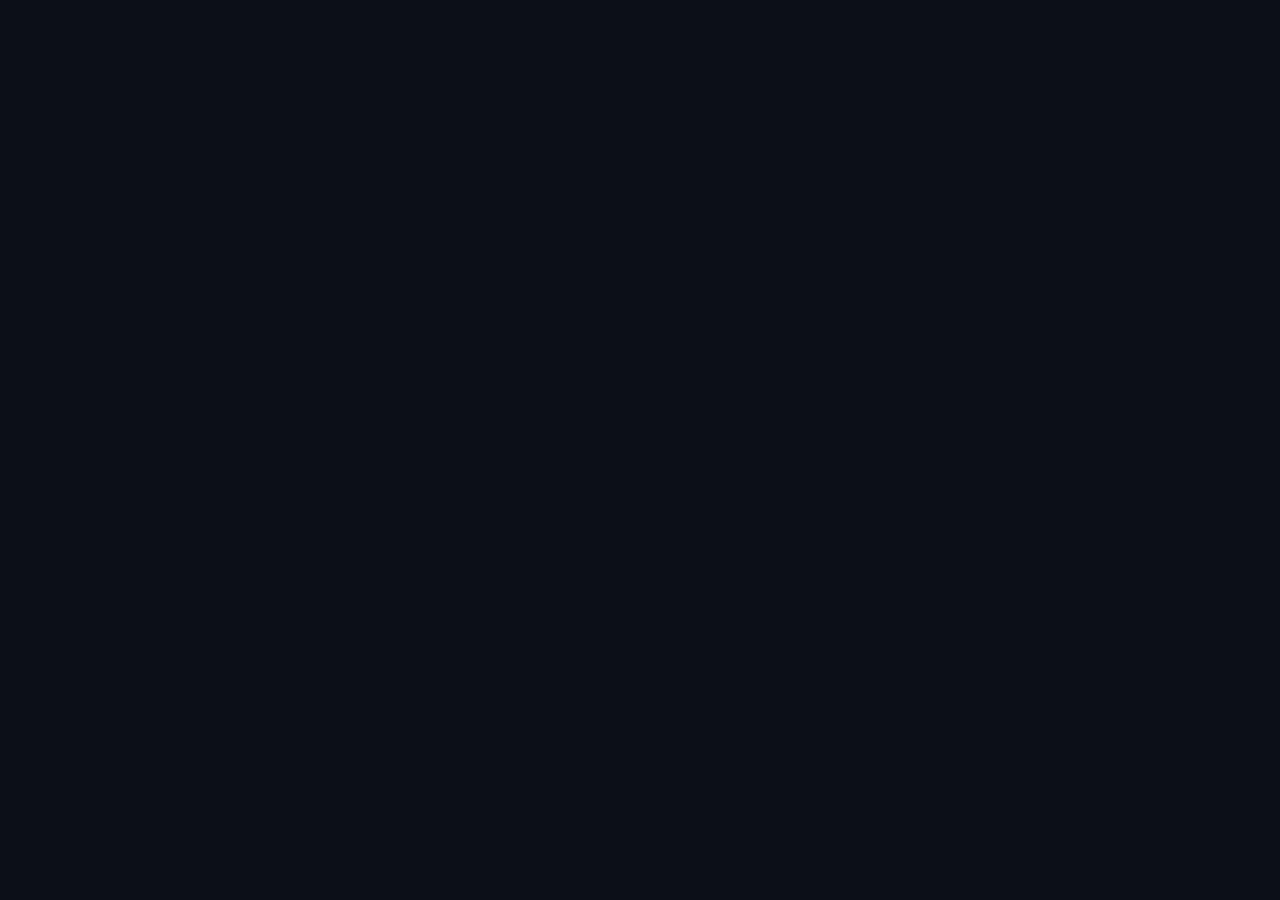
==== skills.html @ ac8b1ce4 "Add skills and projects pages, fix layout" ====
<!DOCTYPE html>
<html lang="en">
<head>
    <meta charset="UTF-8">
    <title>Skills - DevOps Project</title>
    <link rel="stylesheet" href="style.css">
    <style>
        body { margin: 0; padding: 0; }
        .container { margin-top: 30px; }
        .top-nav {
            display: flex;
            justify-content: center;
            align-items: center;
            gap: 10px;
            background: #0f172a;
            padding: 15px 0;
            border-bottom: 1px solid #334155;
            margin-bottom: 25px;
            width: 100%;
        }
        .top-nav a {
            display: flex;
            align-items: center;
            gap: 6px;
            color: #cbd5e1;
            text-decoration: none;
            padding: 8px 16px;
            border-radius: 8px;
            font-weight: 500;
            transition: background 0.2s, color 0.2s;
        }
        .top-nav a:hover {
            background: #1e293b;
            color: #3b82f6;
        }
        .skill-box {
            width: 80%;
            max-width: 500px;
            margin: 15px auto;
            text-align: left;
        }
        .skill-name {
            display: flex;
            justify-content: space-between;
            margin-bottom: 5px;
            font-weight: bold;
        }
        .bar-bg {
            background: #333;
            border-radius: 10px;
            height: 20px;
            overflow: hidden;
        }
        .bar-fill {
            height: 100%;
            width: 0%;
            border-radius: 10px;
            background: linear-gradient(90deg, #3b82f6, #06b6d4);
            transition: width 1.2s ease-in-out;
        }
        .add-form {
            max-width: 500px;
            margin: 30px auto;
            padding: 20px;
            background: #1e293b;
            border-radius: 12px;
        }
        .add-form input {
            width: 90%;
            padding: 8px;
            margin: 8px 0;
            border-radius: 6px;
            border: 1px solid #334155;
            background: #0f172a;
            color: white;
        }
        .add-form button {
            padding: 10px 20px;
            background: #3b82f6;
            color: white;
            border: none;
            border-radius: 6px;
            cursor: pointer;
            margin-top: 10px;
        }
        .add-form button:hover { background: #2563eb; }
        .delete-btn
---- style.css ----
body {
    font-family: Arial, sans-serif;
    text-align: center;
    background: #f4f4f4;
    margin: 0;
    padding: 0;
}

.container {
    margin-top: 150px;
    background: white;
    padding: 40px;
    max-width: 600px;
    margin-left: auto;
    margin-right: auto;
    border-radius: 15px;
}

h1 {
    margin-bottom: 20px;
}

button {
    padding: 12px 25px;
    border: none;
    border-radius: 8px;
    cursor: pointer;
    font-size: 16px;
}
* {
    box-sizing: border-box;
    margin: 0;
    padding: 0;
}

body {
    font-family: 'Segoe UI', -apple-system, BlinkMacSystemFont, Roboto, sans-serif;
    background-color: #0d1117;
    color: #c9d1d9;
    display: flex;
    justify-content: center;
    align-items: center;
    min-height: 100vh;
    padding: 20px;
}

.container {
    background-color: #161b22;
    border: 1px solid #30363d;
    border-radius: 12px;
    padding: 30px;
    max-width: 750px;
    width: 100%;
    box-shadow: 0 12px 40px rgba(0, 0, 0, 0.6);
}

header {
    text-align: center;
    margin-bottom: 25px;
}

.badge {
    background-color: rgba(56, 139, 253, 0.15);
    color: #58a6ff;
    padding: 4px 12px;
    border-radius: 20px;
    font-size: 12px;
    font-weight: 600;
    border: 1px solid rgba(56, 139, 253, 0.4);
}

h1 {
    color: #f0f6fc;
    font-size: 26px;
    margin-top: 10px;
}

.subtitle {
    color: #8b949e;
    font-size: 14px;
    margin-top: 5px;
}

/* Pipeline visualizer */
.pipeline-flow {
    display: flex;
    justify-content: space-between;
    align-items: center;
    background: #0d1117;
    padding: 15px 20px;
    border-radius: 8px;
    border: 1px dashed #30363d;
    margin-bottom: 25px;
}

.step {
    font-size: 12px;
    font-weight: 600;
    color: #8b949e;
}

.step span {
    background: #21262d;
    color: #c9d1d9;
    padding: 2px 7px;
    border-radius: 50%;
    margin-right: 4px;
}

.step.active {
    color: #3fb950;
}

.step.active span {
    background: #238636;
    color: white;
}

.arrow {
    color: #484f58;
}

/* Grid cards */
.grid {
    display: grid;
    grid-template-columns: repeat(auto-fit, minmax(280px, 1fr));
    gap: 15px;
    margin-bottom: 25px;
}

.card {
    background-color: #21262d;
    padding: 16px;
    border-radius: 8px;
    border: 1px solid #30363d;
}

.card-title {
    font-size: 11px;
    text-transform: uppercase;
    color: #8b949e;
    letter-spacing: 0.5px;
}

.card-value {
    font-size: 15px;
    font-weight: 600;
    color: #f0f6fc;
    margin: 6px 0;
}

.card-status {
    font-size: 12px;
    font-weight: bold;
}

.status-green { color: #3fb950; }
.status-blue { color: #58a6ff; }

/* Control panel */
.interactive-panel {
    background-color: #0d1117;
    padding: 20px;
    border-radius: 8px;
    border: 1px solid #30363d;
    text-align: center;
}

.interactive-panel h3 {
    font-size: 16px;
    color: #f0f6fc;
    margin-bottom: 6px;
}

#lastDeployedText {
    font-size: 12px;
    color: #8b949e;
    margin-bottom: 15px;
}

button {
    background-color: #238636;
    color: white;
    border: none;
    padding: 10px 20px;
    font-size: 14px;
    font-weight: 600;
    border-radius: 6px;
    cursor: pointer;
    transition: background 0.2s;
}

button:hover {
    background-color: #2ea043;
}

.result-box {
    margin-top: 12px;
    font-size: 13px;
    color: #8b949e;
    font-family: monospace;
}
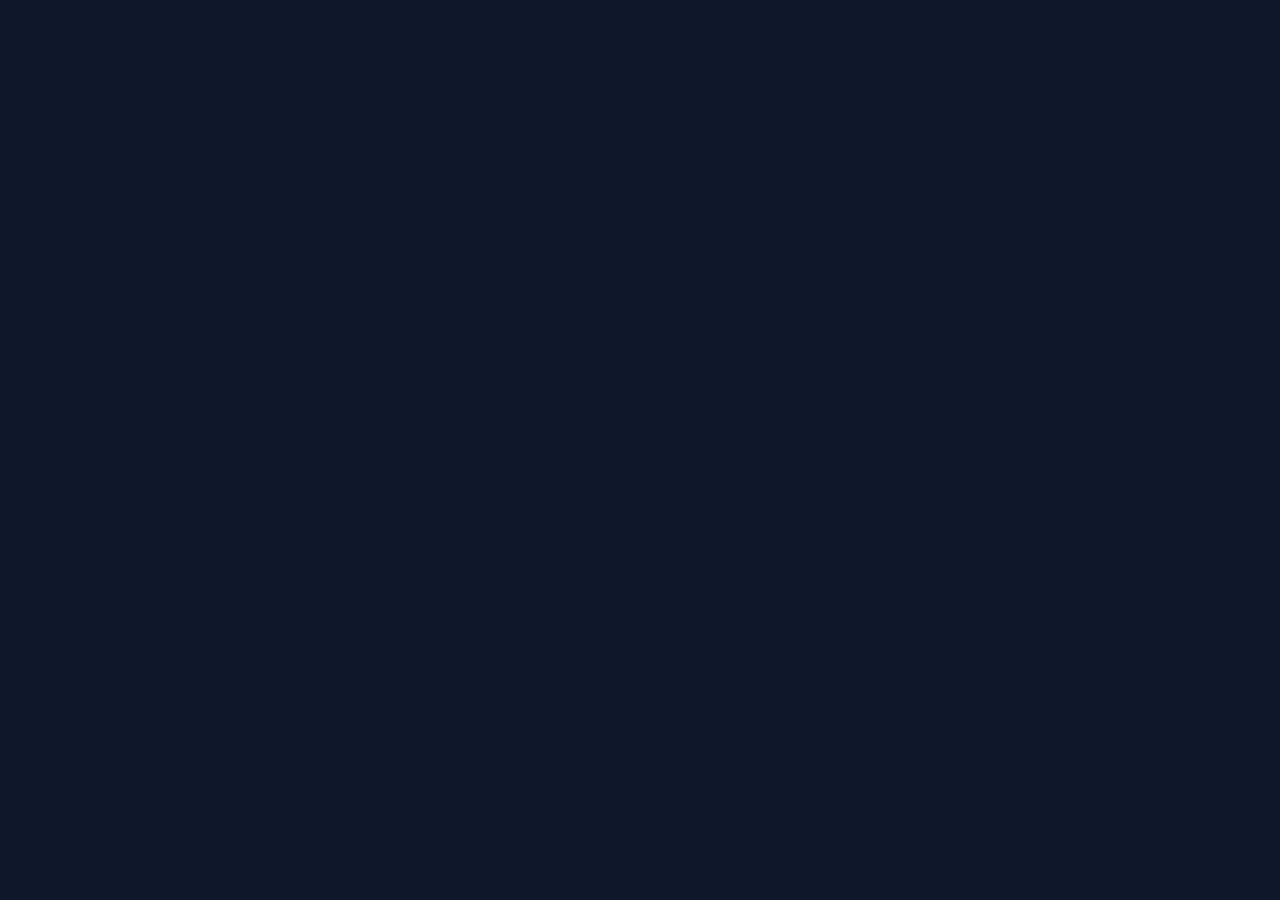
==== commit 2113ab07: "Fix skills page text visibility" ====
--- a/skills.html
+++ b/skills.html
@@ -5,6 +5,13 @@
     <title>Skills - DevOps Project</title>
     <link rel="stylesheet" href="style.css">
     <style>
+        body {
+    color: white;
+    background: #0f172a;
+}
+.container {
+    text-align: center;
+}
         body { margin: 0; padding: 0; }
         .container { margin-top: 30px; }
         .top-nav {
@@ -84,4 +91,11 @@
             margin-top: 10px;
         }
         .add-form button:hover { background: #2563eb; }
-        .delete-btn+        .delete-btn {
+    background: none;
+    border: none;
+    color: #ef4444;
+    cursor: pointer;
+    font-size: 12px;
+    margin-left: 10px;
+}
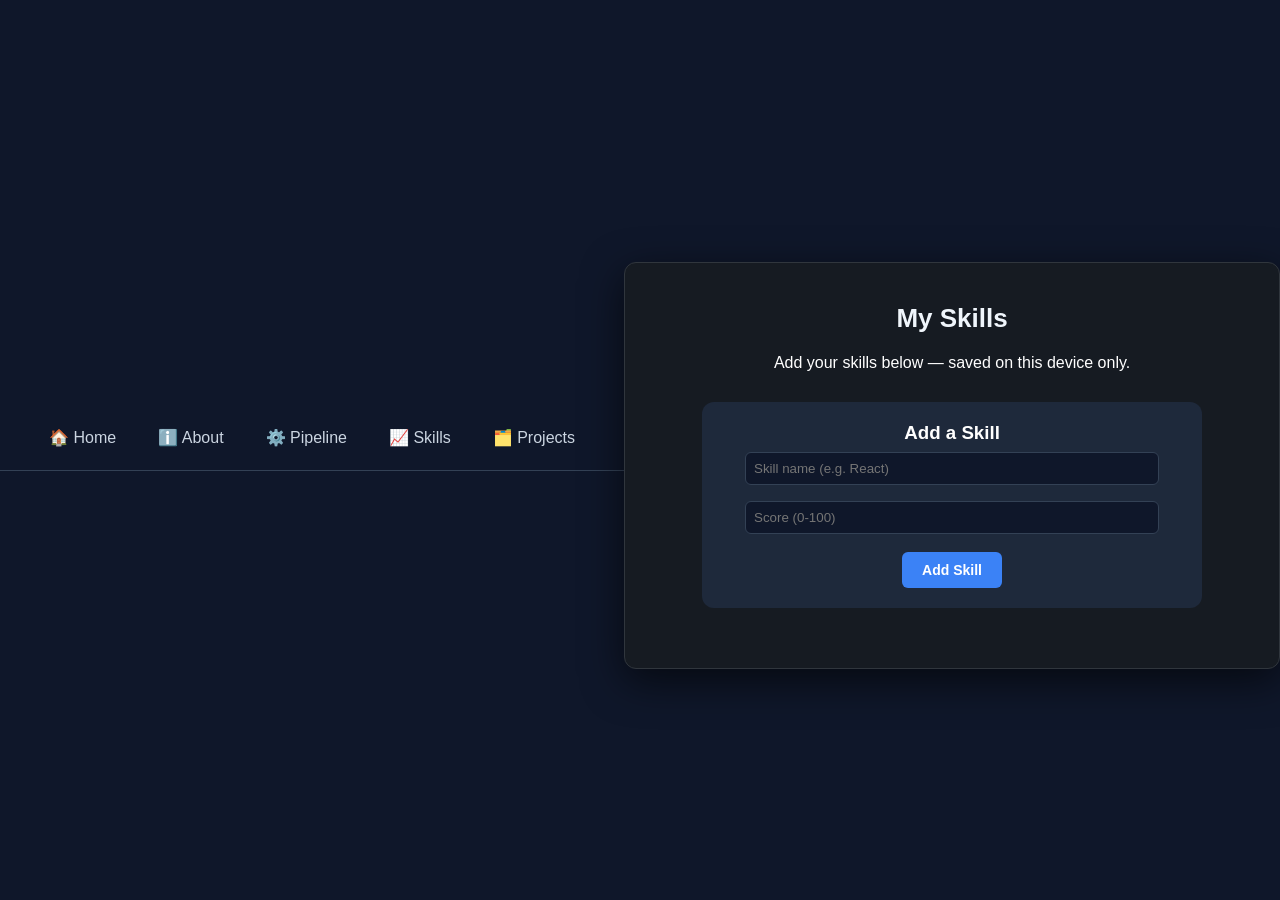
==== commit 839a41b9: "Fix incomplete skills.html file" ====
--- a/skills.html
+++ b/skills.html
@@ -6,14 +6,15 @@
     <link rel="stylesheet" href="style.css">
     <style>
         body {
-    color: white;
-    background: #0f172a;
-}
-.container {
-    text-align: center;
-}
-        body { margin: 0; padding: 0; }
-        .container { margin-top: 30px; }
+            margin: 0;
+            padding: 0;
+            color: white;
+            background: #0f172a;
+        }
+        .container {
+            text-align: center;
+            margin-top: 30px;
+        }
         .top-nav {
             display: flex;
             justify-content: center;
@@ -92,10 +93,88 @@
         }
         .add-form button:hover { background: #2563eb; }
         .delete-btn {
-    background: none;
-    border: none;
-    color: #ef4444;
-    cursor: pointer;
-    font-size: 12px;
-    margin-left: 10px;
-}+            background: none;
+            border: none;
+            color: #ef4444;
+            cursor: pointer;
+            font-size: 12px;
+            margin-left: 10px;
+        }
+    </style>
+</head>
+<body>
+    <nav class="top-nav">
+        <a href="index.html">🏠 Home</a>
+        <a href="about.html">ℹ️ About</a>
+        <a href="pipeline.html">⚙️ Pipeline</a>
+        <a href="skills.html">📈 Skills</a>
+        <a href="projects.html">🗂️ Projects</a>
+    </nav>
+
+    <div class="container">
+        <h1>My Skills</h1>
+        <p>Add your skills below — saved on this device only.</p>
+
+        <div id="skillsList"></div>
+
+        <div class="add-form">
+            <h3>Add a Skill</h3>
+            <input type="text" id="skillName" placeholder="Skill name (e.g. React)">
+            <input type="number" id="skillScore" placeholder="Score (0-100)" min="0" max="100">
+            <br>
+            <button onclick="addSkill()">Add Skill</button>
+        </div>
+    </div>
+
+    <script>
+        function getSkills() {
+            return JSON.parse(localStorage.getItem('mySkills')) || [];
+        }
+        function saveSkills(skills) {
+            localStorage.setItem('mySkills', JSON.stringify(skills));
+        }
+        function renderSkills() {
+            const skills = getSkills();
+            const list = document.getElementById('skillsList');
+            list.innerHTML = '';
+            skills.forEach((s, index) => {
+                const box = document.createElement('div');
+                box.className = 'skill-box';
+                box.innerHTML = `
+                    <div class="skill-name">
+                        <span>${s.name}</span>
+                        <span>${s.score}%
+                            <button class="delete-btn" onclick="deleteSkill(${index})">✕</button>
+                        </span>
+                    </div>
+                    <div class="bar-bg">
+                        <div class="bar-fill" style="width:${s.score}%"></div>
+                    </div>
+                `;
+                list.appendChild(box);
+            });
+        }
+        function addSkill() {
+            const name = document.getElementById('skillName').value.trim();
+            const score = document.getElementById('skillScore').value;
+            if (!name || score === '' || score < 0 || score > 100) {
+                alert('Please enter a valid skill name and score (0-100)');
+                return;
+            }
+            const skills = getSkills();
+            skills.push({ name: name, score: Number(score) });
+            saveSkills(skills);
+            document.getElementById('skillName').value = '';
+            document.getElementById('skillScore').value = '';
+            renderSkills();
+        }
+        function deleteSkill(index) {
+            const skills = getSkills();
+            skills.splice(index, 1);
+            saveSkills(skills);
+            renderSkills();
+        }
+        renderSkills();
+    </script>
+</body>
+</html>
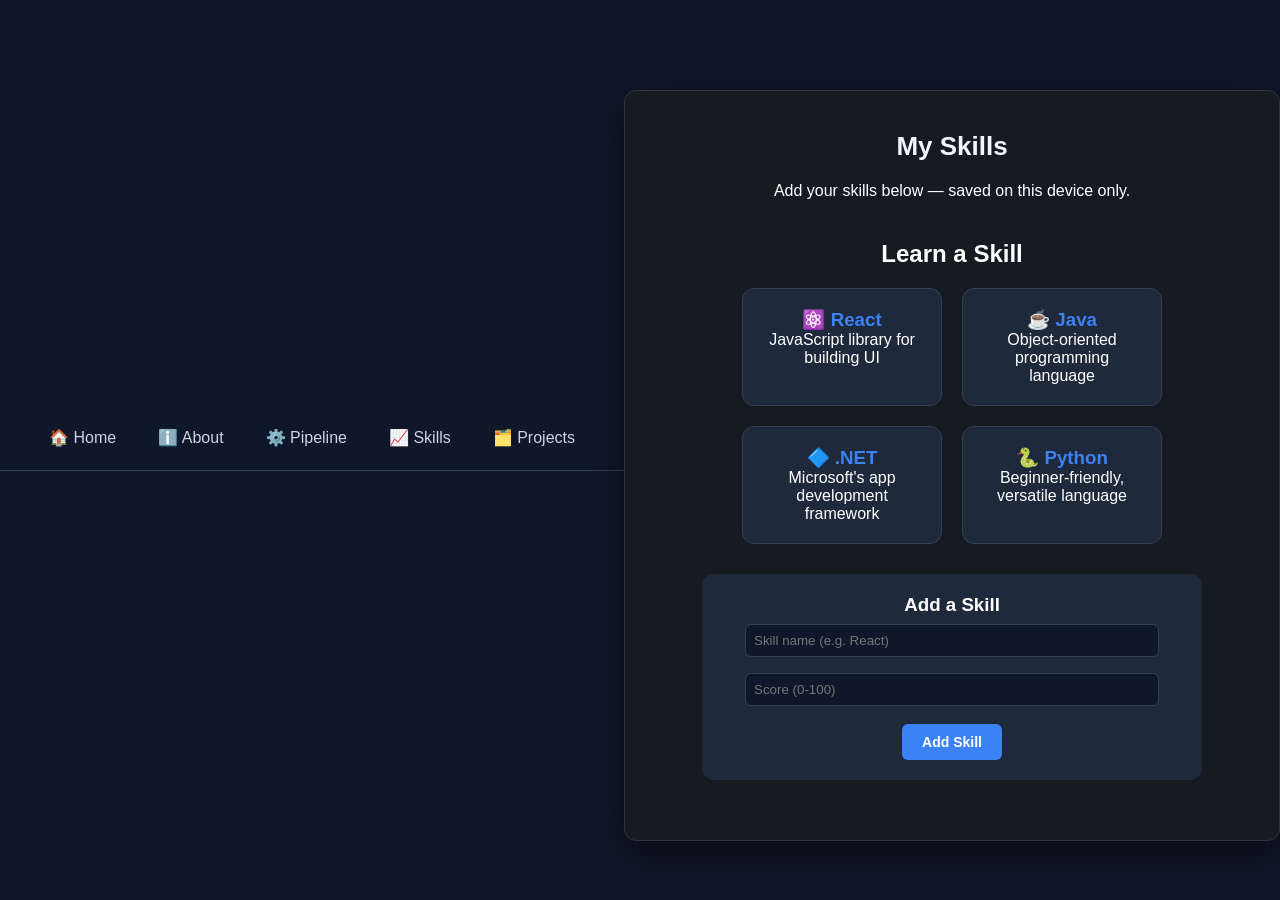
==== commit 779a7c4a: "Add skill course cards to skills page" ====
--- a/skills.html
+++ b/skills.html
@@ -100,6 +100,29 @@
             font-size: 12px;
             margin-left: 10px;
         }
+                .skill-grid {
+            display: flex;
+            flex-wrap: wrap;
+            gap: 20px;
+            justify-content: center;
+            max-width: 900px;
+            margin: 20px auto;
+        }
+        .skill-card {
+            background: #1e293b;
+            border-radius: 12px;
+            padding: 20px;
+            width: 200px;
+            color: white;
+            text-decoration: none;
+            border: 1px solid #334155;
+            transition: transform 0.2s;
+        }
+        .skill-card:hover {
+            transform: translateY(-5px);
+            border-color: #3b82f6;
+        }
+        .skill-card h3 { color: #3b82f6; margin-top: 0; }
     </style>
 </head>
 <body>
@@ -114,6 +137,25 @@
     <div class="container">
         <h1>My Skills</h1>
         <p>Add your skills below — saved on this device only.</p>
+        <h2 style="margin-top:40px;">Learn a Skill</h2>
+<div class="skill-grid">
+    <a href="skill-react.html" class="skill-card">
+        <h3>⚛️ React</h3>
+        <p>JavaScript library for building UI</p>
+    </a>
+    <a href="skill-java.html" class="skill-card">
+        <h3>☕ Java</h3>
+        <p>Object-oriented programming language</p>
+    </a>
+    <a href="skill-dotnet.html" class="skill-card">
+        <h3>🔷 .NET</h3>
+        <p>Microsoft's app development framework</p>
+    </a>
+    <a href="skill-python.html" class="skill-card">
+        <h3>🐍 Python</h3>
+        <p>Beginner-friendly, versatile language</p>
+    </a>
+</div>
 
         <div id="skillsList"></div>
 
